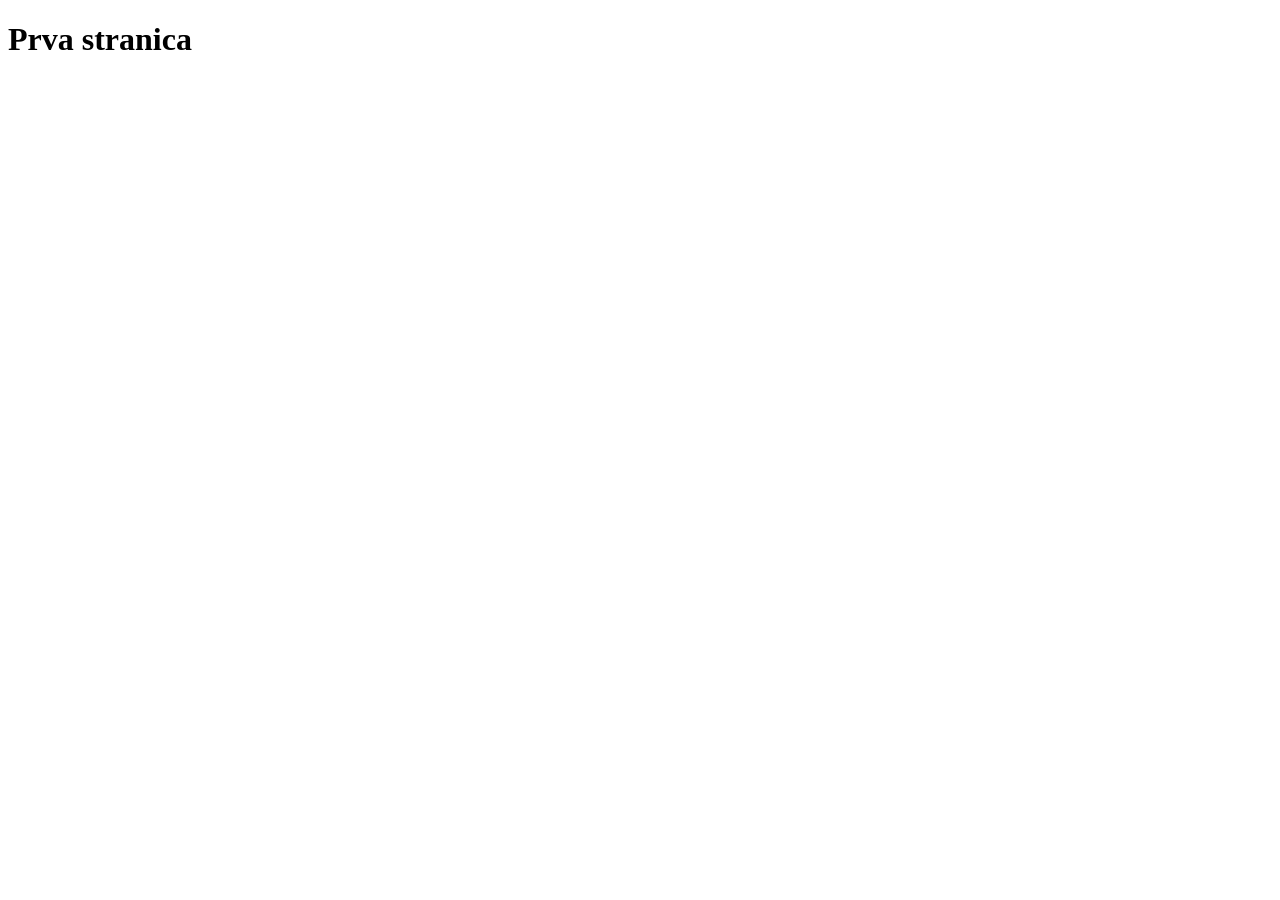
==== index.html @ 4c19edb5 "Prvi commit" ====
<!DOCTYPE html>
<html lang="en">
<head>
    <meta charset="UTF-8">
    <meta name="viewport" content="width=device-width, initial-scale=1.0">
    <title>Document</title>
</head>
<body>
    <h1>Prva stranica</h1>
</body>
</html>
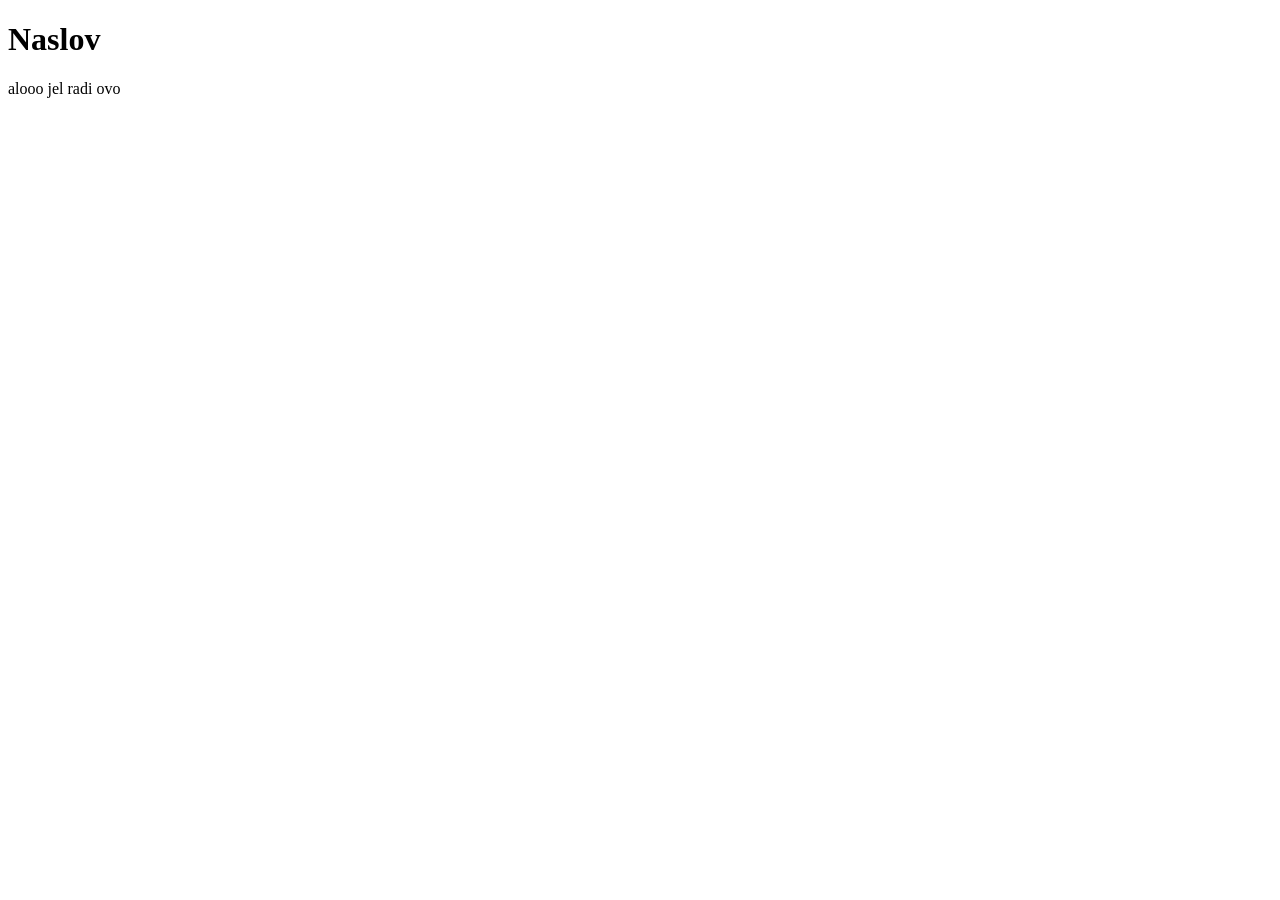
==== commit 5bf7f88c: "Jel valja" ====
--- a/index.html
+++ b/index.html
@@ -6,6 +6,10 @@
     <title>Document</title>
 </head>
 <body>
-    <h1>Prva stranica</h1>
+    <h1>Naslov</h1>
 </body>
+<form action="POST">
+    <p>alooo jel radi ovo
+    </p>
+</form>
 </html>
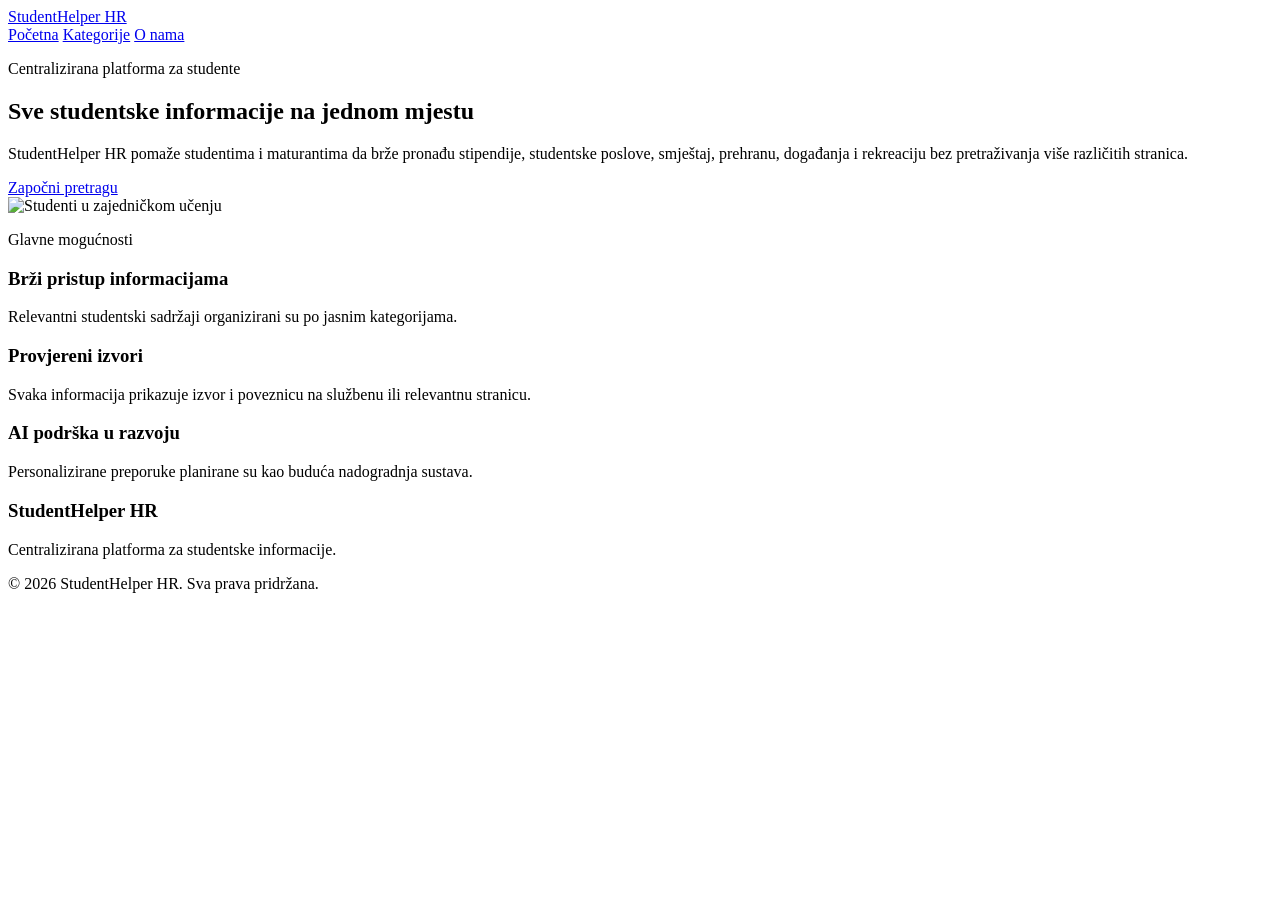
==== commit ba888bbe: "Dodan index.html" ====
--- a/index.html
+++ b/index.html
@@ -1,15 +1,94 @@
 <!DOCTYPE html>
-<html lang="en">
+<html lang="hr">
 <head>
     <meta charset="UTF-8">
     <meta name="viewport" content="width=device-width, initial-scale=1.0">
-    <title>Document</title>
+    <title>StudentHelper HR</title>
+    <link rel="stylesheet" href="base.css">
+    <link rel="stylesheet" href="index.css">
 </head>
 <body>
-    <h1>Naslov</h1>
+
+<header class="header">
+    <div class="container header-content">
+        <a href="index.html" class="logo">StudentHelper HR</a>
+
+        <nav class="nav">
+            <a href="index.html" class="active">Početna</a>
+            <a href="kategorije.html">Kategorije</a>
+            <a href="o-nama.html">O nama</a>
+        </nav>
+    </div>
+</header>
+
+<main>
+    <section class="hero">
+        <div class="container hero-grid">
+
+            <div class="hero-text-box">
+                <p class="label label-light">Centralizirana platforma za studente</p>
+
+                <h1>Sve studentske informacije na jednom mjestu</h1>
+
+                <p class="hero-description">
+                    StudentHelper HR pomaže studentima i maturantima da brže pronađu
+                    stipendije, studentske poslove, smještaj, prehranu, događanja i rekreaciju
+                    bez pretraživanja više različitih stranica.
+                </p>
+
+                <div class="hero-actions">
+                    <a href="kategorije.html" class="button button-white">Započni pretragu</a>
+                </div>
+            </div>
+
+            <div class="hero-image-box">
+                <img 
+                    src="https://images.unsplash.com/photo-1523240795612-9a054b0db644?auto=format&fit=crop&w=900&q=80" 
+                    alt="Studenti u zajedničkom učenju"
+                >
+            </div>
+
+        </div>
+    </section>
+
+    <section class="section">
+        <div class="container">
+            <div class="section-title">
+                <p class="label">Glavne mogućnosti</p>
+            </div>
+
+            <div class="card-row">
+                <article class="info-card">
+                    <h3>Brži pristup informacijama</h3>
+                    <p>Relevantni studentski sadržaji organizirani su po jasnim kategorijama.</p>
+                </article>
+
+                <article class="info-card">
+                    <h3>Provjereni izvori</h3>
+                    <p>Svaka informacija prikazuje izvor i poveznicu na službenu ili relevantnu stranicu.</p>
+                </article>
+
+                <article class="info-card">
+                    <h3>AI podrška u razvoju</h3>
+                    <p>Personalizirane preporuke planirane su kao buduća nadogradnja sustava.</p>
+                </article>
+            </div>
+        </div>
+    </section>
+</main>
+
+<footer class="footer">
+    <div class="container footer-content">
+        <div>
+            <h3>StudentHelper HR</h3>
+            <p>Centralizirana platforma za studentske informacije.</p>
+        </div>
+    </div>
+
+    <div class="container footer-bottom">
+        <p>&copy; 2026 StudentHelper HR. Sva prava pridržana.</p>
+    </div>
+</footer>
+
 </body>
-<form action="POST">
-    <p>alooo jel radi ovo
-    </p>
-</form>
 </html>
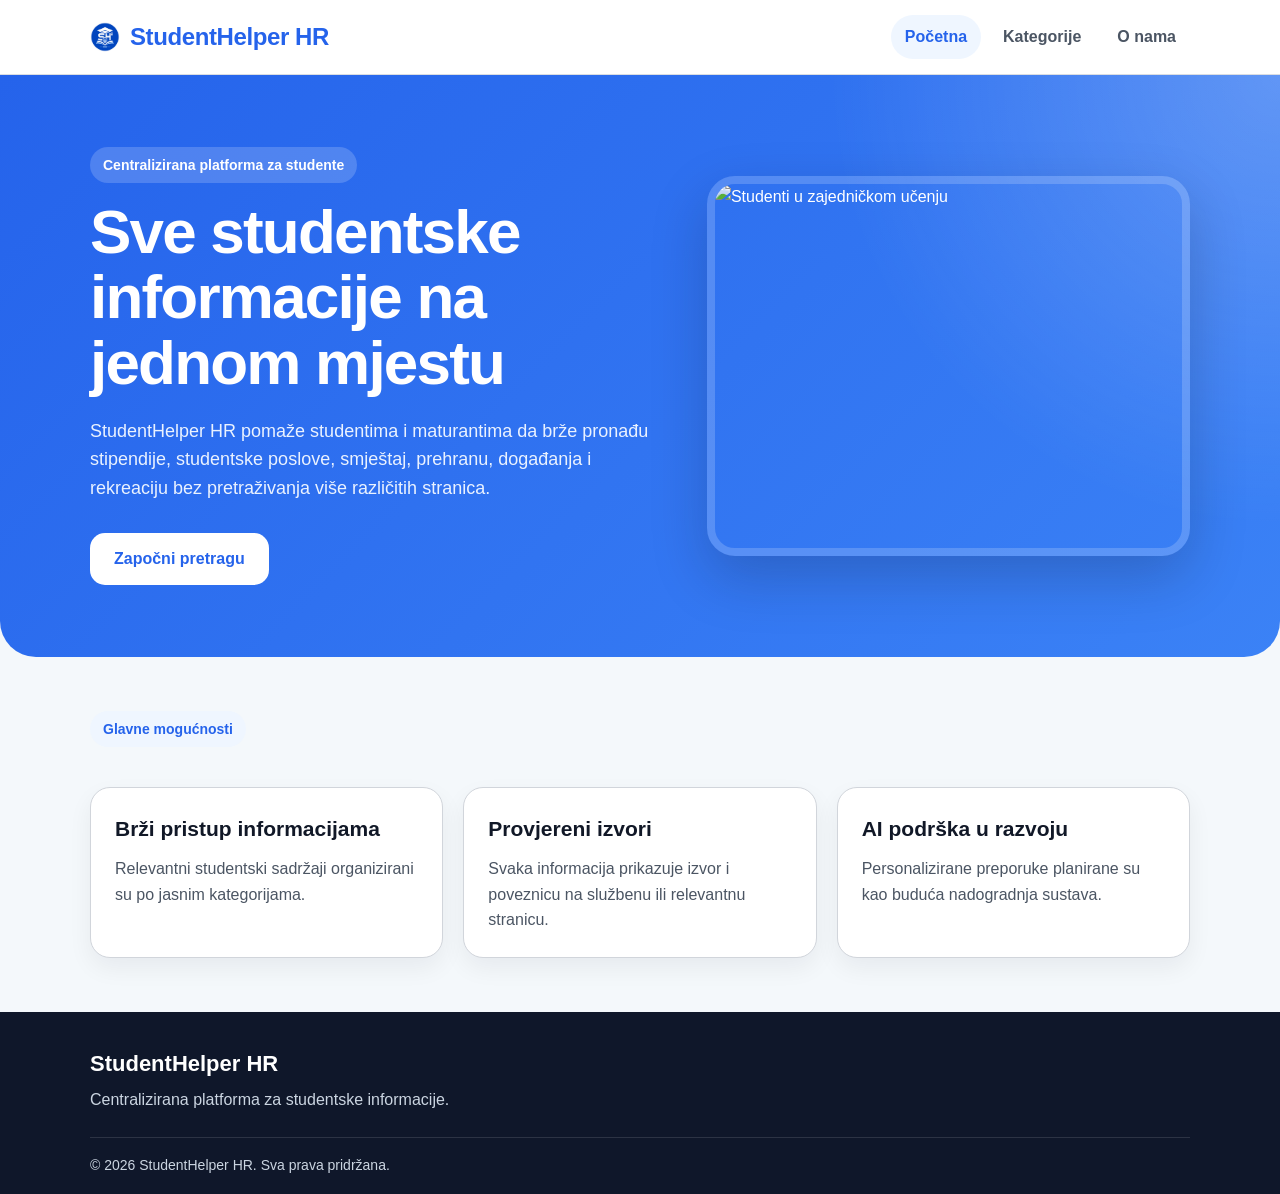
==== commit 9f595734: "Dodan logo aplikacije i favicon" ====
--- a/index.html
+++ b/index.html
@@ -4,6 +4,7 @@
     <meta charset="UTF-8">
     <meta name="viewport" content="width=device-width, initial-scale=1.0">
     <title>StudentHelper HR</title>
+    <link rel="icon" type="image/png" href="logo.png">
     <link rel="stylesheet" href="base.css">
     <link rel="stylesheet" href="index.css">
 </head>
@@ -11,7 +12,10 @@
 
 <header class="header">
     <div class="container header-content">
-        <a href="index.html" class="logo">StudentHelper HR</a>
+        <a href="index.html" class="logo">
+            <img src="logo.png" alt="StudentHelper HR logo">
+            <span>StudentHelper HR</span>
+        </a>
 
         <nav class="nav">
             <a href="index.html" class="active">Početna</a>
--- a/base.css
+++ b/base.css
@@ -0,0 +1,246 @@
+:root {
+    --blue: #2563eb;
+    --blue-light: #3b82f6;
+    --blue-dark: #1d4ed8;
+    --blue-soft: #eff6ff;
+    --bg: #f4f8fb;
+    --text: #111827;
+    --muted: #4b5563;
+    --border: #d1d5db;
+    --white: #ffffff;
+    --shadow: 0 16px 35px rgba(37, 99, 235, 0.12);
+    --soft-shadow: 0 10px 25px rgba(17, 24, 39, 0.06);
+    --radius: 20px;
+}
+
+* {
+    margin: 0;
+    padding: 0;
+    box-sizing: border-box;
+}
+
+html {
+    scroll-behavior: smooth;
+    min-height: 100%;
+}
+
+body {
+    font-family: Arial, Helvetica, sans-serif;
+    background: var(--bg);
+    color: var(--text);
+    line-height: 1.6;
+    min-height: 100vh;
+    display: flex;
+    flex-direction: column;
+}
+
+main {
+    flex: 1;
+}
+
+.container {
+    width: min(100% - 36px, 1100px);
+    margin: 0 auto;
+}
+
+/* HEADER */
+
+.header {
+    background: rgba(255, 255, 255, 0.94);
+    border-bottom: 1px solid rgba(209, 213, 219, 0.8);
+    position: sticky;
+    top: 0;
+    z-index: 20;
+    backdrop-filter: blur(10px);
+}
+
+.header-content {
+    min-height: 74px;
+    display: flex;
+    align-items: center;
+    justify-content: space-between;
+    gap: 20px;
+}
+
+.logo {
+    color: var(--blue);
+    text-decoration: none;
+    display: flex;
+    align-items: center;
+    gap: 10px;
+}
+
+.logo img {
+    width: 30px;
+    height: 30px;
+    border-radius: 50%;
+    object-fit: cover;
+    flex-shrink: 0;
+}
+
+.logo span {
+    font-size: 24px;
+    font-weight: 800;
+    letter-spacing: -0.4px;
+    line-height: 1;
+}
+
+.nav {
+    display: flex;
+    gap: 8px;
+}
+
+.nav a {
+    color: var(--muted);
+    text-decoration: none;
+    font-weight: 700;
+    padding: 9px 14px;
+    border-radius: 999px;
+    transition: 0.2s ease;
+}
+
+.nav a:hover,
+.nav a.active {
+    background: var(--blue-soft);
+    color: var(--blue);
+}
+
+/* COMMON */
+
+.section {
+    padding: 54px 0;
+}
+
+.label {
+    display: inline-flex;
+    width: fit-content;
+    background: var(--blue-soft);
+    color: var(--blue);
+    padding: 7px 13px;
+    border-radius: 999px;
+    font-size: 14px;
+    font-weight: 800;
+    margin-bottom: 16px;
+}
+
+.button {
+    display: inline-flex;
+    align-items: center;
+    justify-content: center;
+    min-height: 52px;
+    padding: 0 24px;
+    border-radius: 15px;
+    text-decoration: none;
+    font-weight: 800;
+    transition: 0.2s ease;
+}
+
+.button-blue {
+    background: var(--blue);
+    color: var(--white);
+    border: none;
+}
+
+.button-blue:hover {
+    background: var(--blue-dark);
+    transform: translateY(-2px);
+}
+
+.button-gray {
+    background: #6b7280;
+    color: var(--white);
+}
+
+.button-gray:hover {
+    background: #4b5563;
+    transform: translateY(-2px);
+}
+
+/* PAGE HEAD */
+
+.page-head {
+    padding: 46px 0 16px;
+}
+
+.back-link {
+    display: inline-block;
+    color: var(--blue);
+    text-decoration: none;
+    font-weight: 800;
+    margin-bottom: 18px;
+}
+
+.back-link:hover {
+    text-decoration: underline;
+}
+
+.page-head h1 {
+    font-size: clamp(36px, 5vw, 54px);
+    line-height: 1.1;
+    margin-bottom: 12px;
+}
+
+.page-description {
+    color: var(--muted);
+    max-width: 680px;
+    font-size: 17px;
+}
+
+/* FOOTER */
+
+.footer {
+    background: #0f172a;
+    color: var(--white);
+    padding: 34px 0 18px;
+    margin-top: auto;
+}
+
+.footer-content {
+    display: flex;
+    justify-content: space-between;
+    gap: 28px;
+    align-items: flex-start;
+    padding-bottom: 24px;
+    border-bottom: 1px solid rgba(255, 255, 255, 0.12);
+}
+
+.footer h3 {
+    font-size: 22px;
+    margin-bottom: 6px;
+}
+
+.footer p {
+    color: #cbd5e1;
+}
+
+.footer-bottom {
+    padding-top: 16px;
+    font-size: 14px;
+}
+
+/* RESPONSIVE BASE */
+
+@media (max-width: 620px) {
+    .container {
+        width: min(100% - 28px, 1100px);
+    }
+
+    .header-content {
+        min-height: auto;
+        padding: 16px 0;
+        flex-direction: column;
+        align-items: flex-start;
+    }
+
+    .nav {
+        flex-wrap: wrap;
+    }
+
+    .button {
+        width: 100%;
+    }
+
+    .footer-content {
+        flex-direction: column;
+    }
+}
--- a/index.css
+++ b/index.css
@@ -0,0 +1,143 @@
+/* HERO */
+
+.hero {
+    background:
+        radial-gradient(circle at top right, rgba(255, 255, 255, 0.22), transparent 32%),
+        linear-gradient(135deg, var(--blue), var(--blue-light));
+    color: var(--white);
+    padding: 72px 0;
+    border-bottom-left-radius: 36px;
+    border-bottom-right-radius: 36px;
+}
+
+.hero-grid {
+    display: flex;
+    align-items: center;
+    gap: 46px;
+}
+
+.hero-text-box {
+    flex: 1.1;
+}
+
+.hero h1 {
+    max-width: 700px;
+    font-size: clamp(38px, 5vw, 62px);
+    line-height: 1.05;
+    letter-spacing: -1.8px;
+    margin-bottom: 22px;
+}
+
+.hero-description {
+    max-width: 630px;
+    color: #eaf2ff;
+    font-size: 18px;
+    margin-bottom: 30px;
+}
+
+.label-light {
+    background: rgba(255, 255, 255, 0.18);
+    color: var(--white);
+}
+
+.hero-actions {
+    display: flex;
+    gap: 14px;
+    flex-wrap: wrap;
+}
+
+.button-white {
+    background: var(--white);
+    color: var(--blue);
+}
+
+.button-white:hover {
+    background: var(--blue-soft);
+    transform: translateY(-2px);
+}
+
+/* HERO IMAGE */
+
+.hero-image-box {
+    flex: 0.9;
+    min-width: 300px;
+    height: 380px;
+    border-radius: 28px;
+    overflow: hidden;
+    box-shadow: 0 22px 55px rgba(17, 24, 39, 0.22);
+    border: 8px solid rgba(255, 255, 255, 0.18);
+}
+
+.hero-image-box img {
+    width: 100%;
+    height: 100%;
+    object-fit: cover;
+    display: block;
+}
+
+/* HOME CARDS */
+
+.section-title {
+    margin-bottom: 24px;
+}
+
+.section-title h2 {
+    font-size: clamp(30px, 4vw, 42px);
+    line-height: 1.15;
+}
+
+.card-row {
+    display: flex;
+    gap: 20px;
+    flex-wrap: wrap;
+}
+
+.info-card {
+    flex: 1 1 260px;
+    background: var(--white);
+    border: 1px solid var(--border);
+    border-radius: var(--radius);
+    padding: 24px;
+    box-shadow: var(--soft-shadow);
+}
+
+.info-card h3 {
+    font-size: 21px;
+    margin-bottom: 10px;
+}
+
+.info-card p {
+    color: var(--muted);
+}
+
+/* RESPONSIVE INDEX */
+
+@media (max-width: 850px) {
+    .hero-grid {
+        flex-direction: column;
+        align-items: stretch;
+    }
+
+    .hero-image-box {
+        min-width: 0;
+        height: 320px;
+    }
+}
+
+@media (max-width: 620px) {
+    .hero {
+        padding: 52px 0;
+    }
+
+    .hero h1 {
+        font-size: 40px;
+    }
+
+    .hero-description {
+        font-size: 16px;
+    }
+
+    .info-card {
+        flex-basis: 100%;
+    }
+}
